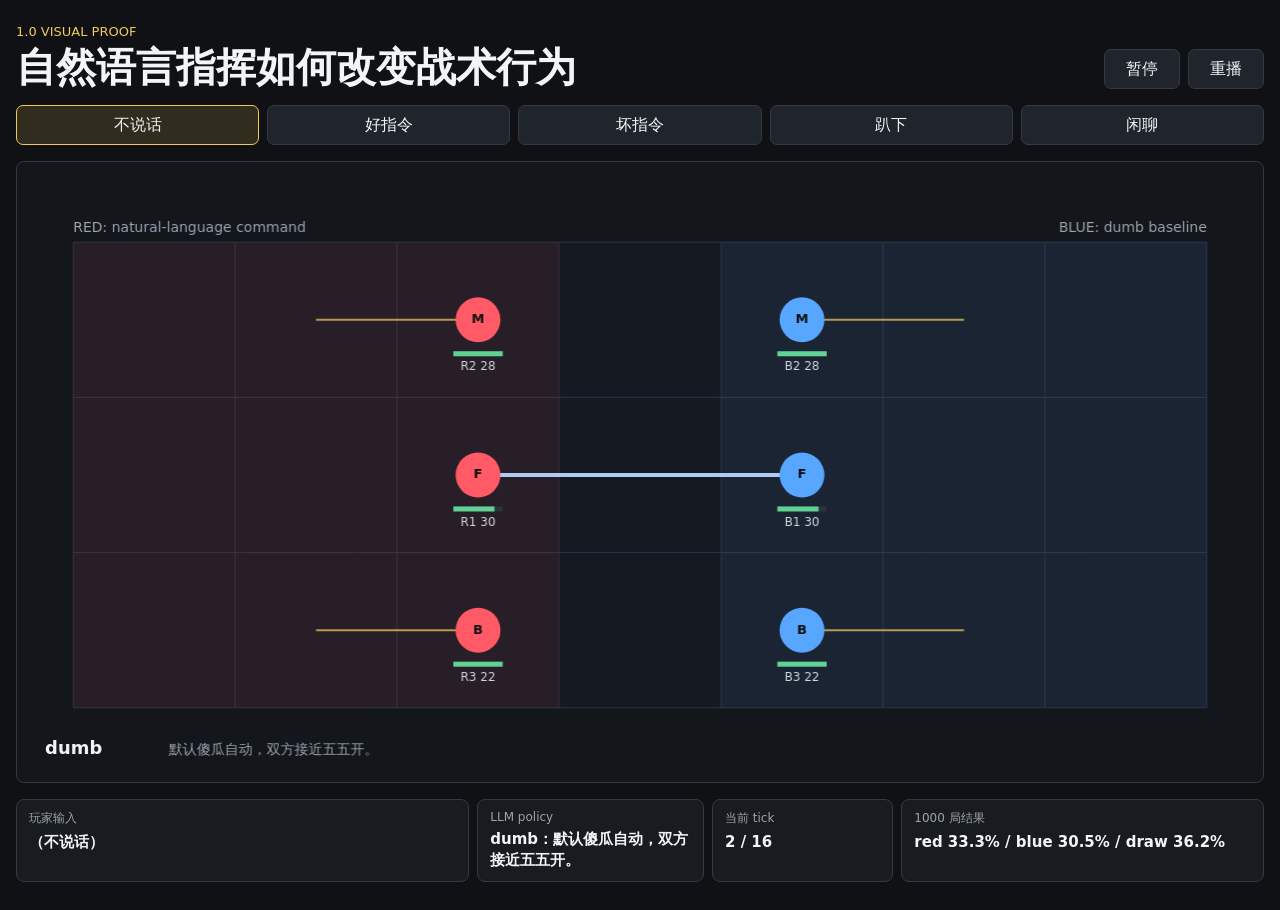
==== web/index.html @ f3e2cc02 "Add tactical shooting web demo" ====
<!doctype html>
<html lang="zh-CN">
  <head>
    <meta charset="utf-8" />
    <meta name="viewport" content="width=device-width, initial-scale=1" />
    <title>Real-Time Commander Web Demo</title>
    <link rel="stylesheet" href="./style.css" />
  </head>
  <body>
    <main class="app-shell">
      <section class="topbar" aria-label="demo controls">
        <div class="title-block">
          <p class="eyebrow">1.0 visual proof</p>
          <h1>自然语言指挥如何改变战术行为</h1>
        </div>
        <div class="run-controls">
          <button id="playPause" type="button" aria-label="播放或暂停">暂停</button>
          <button id="restart" type="button" aria-label="重新播放">重播</button>
        </div>
      </section>

      <section class="command-strip" aria-label="command cases">
        <button class="case-button is-active" type="button" data-case="zero_input">不说话</button>
        <button class="case-button" type="button" data-case="good_command">好指令</button>
        <button class="case-button" type="button" data-case="bad_charge">坏指令</button>
        <button class="case-button" type="button" data-case="cower_command">趴下</button>
        <button class="case-button" type="button" data-case="irrelevant_chat">闲聊</button>
      </section>

      <section class="battle-stage" aria-label="battle visualizer">
        <canvas id="battleCanvas" width="1100" height="620"></canvas>
      </section>

      <section class="status-grid" aria-label="current state">
        <div class="readout">
          <span class="label">玩家输入</span>
          <strong id="commandText"></strong>
        </div>
        <div class="readout">
          <span class="label">LLM policy</span>
          <strong id="policyText"></strong>
        </div>
        <div class="readout">
          <span class="label">当前 tick</span>
          <strong id="tickText"></strong>
        </div>
        <div class="readout">
          <span class="label">1000 局结果</span>
          <strong id="resultText"></strong>
        </div>
      </section>
    </main>

    <script src="./app.js"></script>
  </body>
</html>
---- web/style.css ----
:root {
  color-scheme: dark;
  --bg: #101114;
  --panel: #181b20;
  --panel-soft: #20242b;
  --text: #f3f4f6;
  --muted: #9ca3af;
  --line: #343a45;
  --red: #ff5a65;
  --red-soft: rgba(255, 90, 101, 0.2);
  --blue: #57a6ff;
  --blue-soft: rgba(87, 166, 255, 0.2);
  --gold: #f1c95b;
  --green: #60d394;
}

* {
  box-sizing: border-box;
}

body {
  margin: 0;
  min-height: 100vh;
  background: var(--bg);
  color: var(--text);
  font-family:
    Inter, ui-sans-serif, system-ui, -apple-system, BlinkMacSystemFont, "Segoe UI",
    sans-serif;
}

button {
  border: 1px solid var(--line);
  border-radius: 7px;
  background: var(--panel-soft);
  color: var(--text);
  cursor: pointer;
  font: inherit;
  min-height: 40px;
  transition:
    border-color 140ms ease,
    background 140ms ease,
    transform 140ms ease;
}

button:hover {
  border-color: #6b7280;
  background: #282d36;
}

button:active {
  transform: translateY(1px);
}

.app-shell {
  width: min(1280px, calc(100vw - 32px));
  min-height: 100vh;
  margin: 0 auto;
  padding: 24px 0 28px;
  display: grid;
  grid-template-rows: auto auto minmax(320px, 1fr) auto;
  gap: 16px;
}

.topbar {
  display: flex;
  align-items: end;
  justify-content: space-between;
  gap: 16px;
}

.title-block {
  min-width: 0;
}

.eyebrow {
  margin: 0 0 6px;
  color: var(--gold);
  font-size: 13px;
  text-transform: uppercase;
}

h1 {
  margin: 0;
  font-size: 40px;
  line-height: 1.1;
  letter-spacing: 0;
}

.run-controls {
  display: flex;
  gap: 8px;
  flex: 0 0 auto;
}

.run-controls button {
  width: 76px;
}

.command-strip {
  display: grid;
  grid-template-columns: repeat(5, minmax(0, 1fr));
  gap: 8px;
}

.case-button {
  padding: 0 10px;
  white-space: nowrap;
}

.case-button.is-active {
  border-color: var(--gold);
  background: rgba(241, 201, 91, 0.14);
}

.battle-stage {
  min-height: 360px;
  border: 1px solid var(--line);
  border-radius: 8px;
  background: #13161b;
  overflow: hidden;
}

#battleCanvas {
  display: block;
  width: 100%;
  height: 100%;
  min-height: 360px;
}

.status-grid {
  display: grid;
  grid-template-columns: 2fr 1fr 0.8fr 1.6fr;
  gap: 8px;
}

.readout {
  min-width: 0;
  border: 1px solid var(--line);
  border-radius: 8px;
  background: var(--panel);
  padding: 10px 12px;
}

.label {
  display: block;
  margin-bottom: 5px;
  color: var(--muted);
  font-size: 12px;
}

.readout strong {
  display: block;
  min-height: 21px;
  overflow-wrap: anywhere;
  font-size: 15px;
  line-height: 1.4;
}

@media (max-width: 780px) {
  .app-shell {
    width: min(100vw - 20px, 720px);
    padding-top: 14px;
  }

  .topbar {
    align-items: stretch;
    flex-direction: column;
  }

  h1 {
    font-size: 28px;
  }

  .command-strip {
    grid-template-columns: repeat(2, minmax(0, 1fr));
  }

  .status-grid {
    grid-template-columns: 1fr;
  }
}
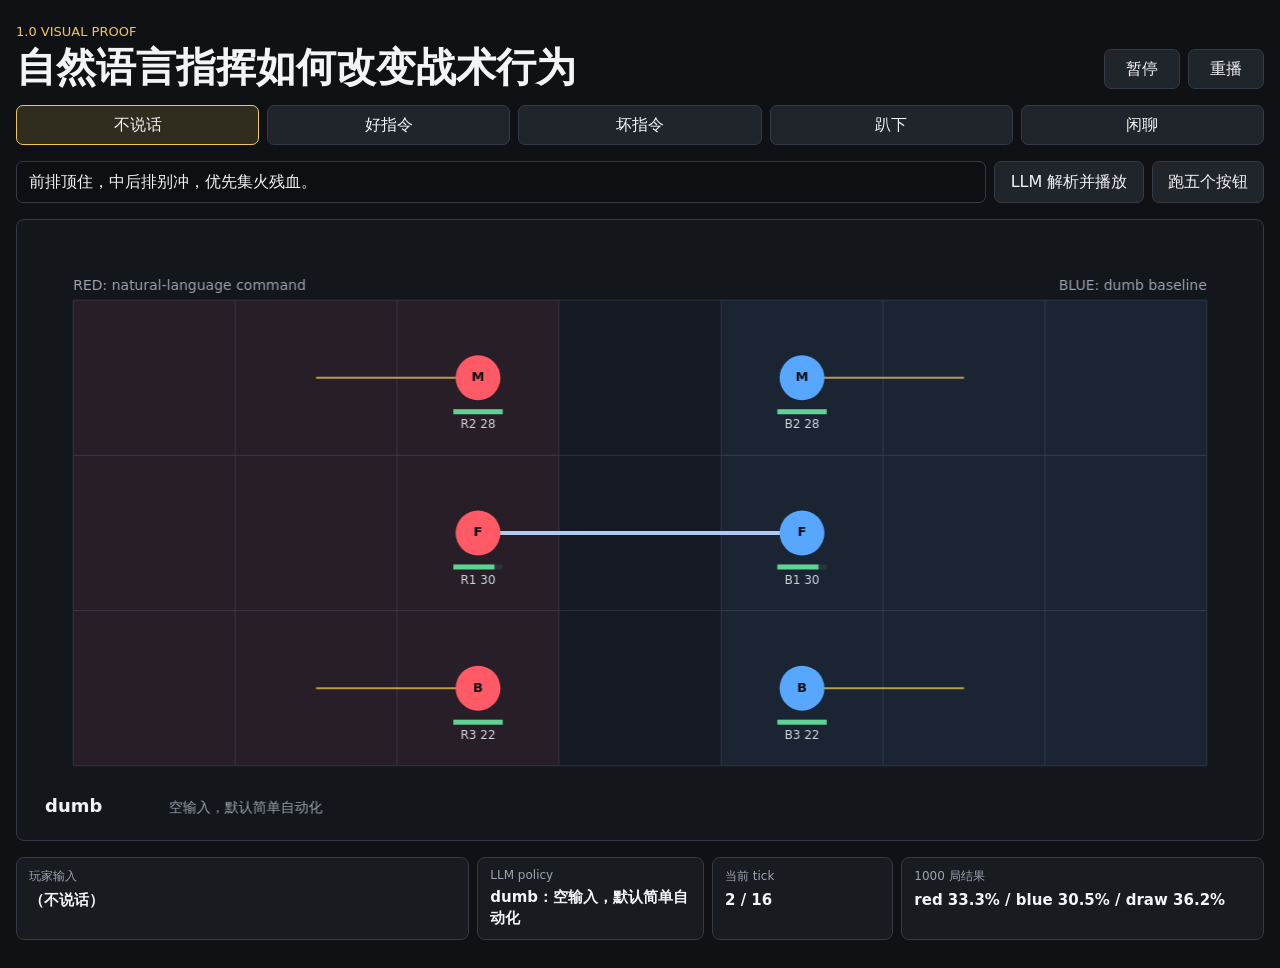
==== commit e64574d4: "Add live LLM command web server" ====
--- a/web/index.html
+++ b/web/index.html
@@ -27,6 +27,17 @@
         <button class="case-button" type="button" data-case="irrelevant_chat">闲聊</button>
       </section>
 
+      <section class="live-command" aria-label="live llm command">
+        <input
+          id="liveCommandInput"
+          type="text"
+          value="前排顶住，中后排别冲，优先集火残血。"
+          aria-label="输入自然语言命令"
+        />
+        <button id="runLiveCommand" type="button">LLM 解析并播放</button>
+        <button id="runLiveMatrix" type="button">跑五个按钮</button>
+      </section>
+
       <section class="battle-stage" aria-label="battle visualizer">
         <canvas id="battleCanvas" width="1100" height="620"></canvas>
       </section>
--- a/web/style.css
+++ b/web/style.css
@@ -57,7 +57,7 @@
   margin: 0 auto;
   padding: 24px 0 28px;
   display: grid;
-  grid-template-rows: auto auto minmax(320px, 1fr) auto;
+  grid-template-rows: auto auto auto minmax(320px, 1fr) auto;
   gap: 16px;
 }
 
@@ -110,6 +110,28 @@
 .case-button.is-active {
   border-color: var(--gold);
   background: rgba(241, 201, 91, 0.14);
+}
+
+.live-command {
+  display: grid;
+  grid-template-columns: minmax(0, 1fr) 150px 112px;
+  gap: 8px;
+}
+
+.live-command input {
+  min-width: 0;
+  min-height: 42px;
+  border: 1px solid var(--line);
+  border-radius: 7px;
+  background: #0d0f13;
+  color: var(--text);
+  font: inherit;
+  padding: 0 12px;
+}
+
+.live-command input:focus {
+  border-color: var(--gold);
+  outline: none;
 }
 
 .battle-stage {
@@ -175,6 +197,10 @@
     grid-template-columns: repeat(2, minmax(0, 1fr));
   }
 
+  .live-command {
+    grid-template-columns: 1fr;
+  }
+
   .status-grid {
     grid-template-columns: 1fr;
   }
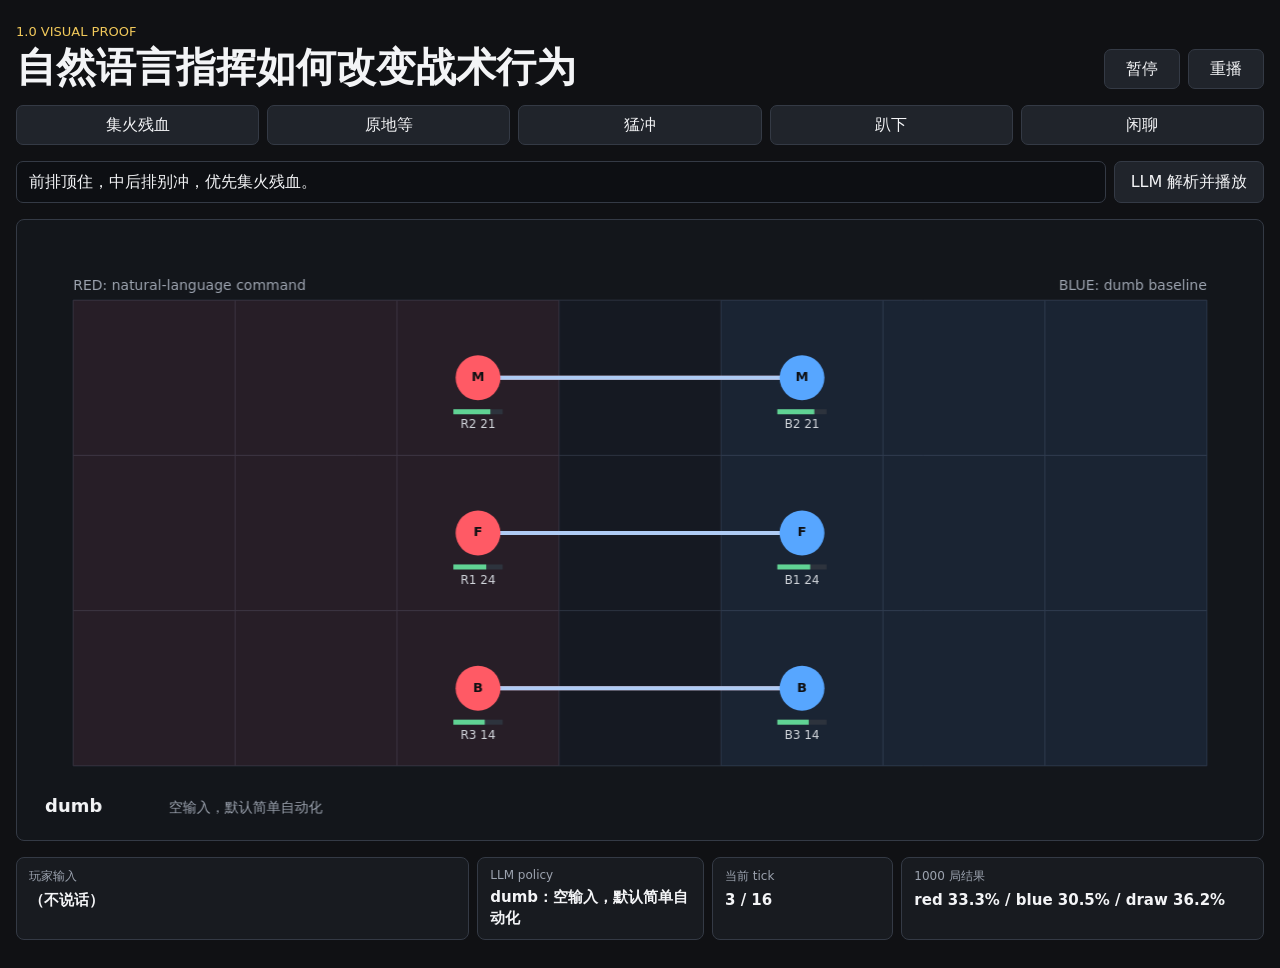
==== commit 095284fe: "Make web buttons live command presets" ====
--- a/web/index.html
+++ b/web/index.html
@@ -19,12 +19,12 @@
         </div>
       </section>
 
-      <section class="command-strip" aria-label="command cases">
-        <button class="case-button is-active" type="button" data-case="zero_input">不说话</button>
-        <button class="case-button" type="button" data-case="good_command">好指令</button>
-        <button class="case-button" type="button" data-case="bad_charge">坏指令</button>
-        <button class="case-button" type="button" data-case="cower_command">趴下</button>
-        <button class="case-button" type="button" data-case="irrelevant_chat">闲聊</button>
+      <section class="command-strip" aria-label="quick command buttons">
+        <button class="preset-button" type="button" data-command="优先集火残血目标，前排顶住，中后排别乱冲。">集火残血</button>
+        <button class="preset-button" type="button" data-command="全员原地不动，等对方过来，进入射程再开火。">原地等</button>
+        <button class="preset-button" type="button" data-command="所有人冲出去，不管阵型，直接追对面后排。">猛冲</button>
+        <button class="preset-button" type="button" data-command="全员趴下，不许开火。">趴下</button>
+        <button class="preset-button" type="button" data-command="今天天气不错。">闲聊</button>
       </section>
 
       <section class="live-command" aria-label="live llm command">
@@ -35,7 +35,6 @@
           aria-label="输入自然语言命令"
         />
         <button id="runLiveCommand" type="button">LLM 解析并播放</button>
-        <button id="runLiveMatrix" type="button">跑五个按钮</button>
       </section>
 
       <section class="battle-stage" aria-label="battle visualizer">
--- a/web/style.css
+++ b/web/style.css
@@ -102,19 +102,19 @@
   gap: 8px;
 }
 
-.case-button {
+.preset-button {
   padding: 0 10px;
   white-space: nowrap;
 }
 
-.case-button.is-active {
+.preset-button.is-active {
   border-color: var(--gold);
   background: rgba(241, 201, 91, 0.14);
 }
 
 .live-command {
   display: grid;
-  grid-template-columns: minmax(0, 1fr) 150px 112px;
+  grid-template-columns: minmax(0, 1fr) 150px;
   gap: 8px;
 }
 
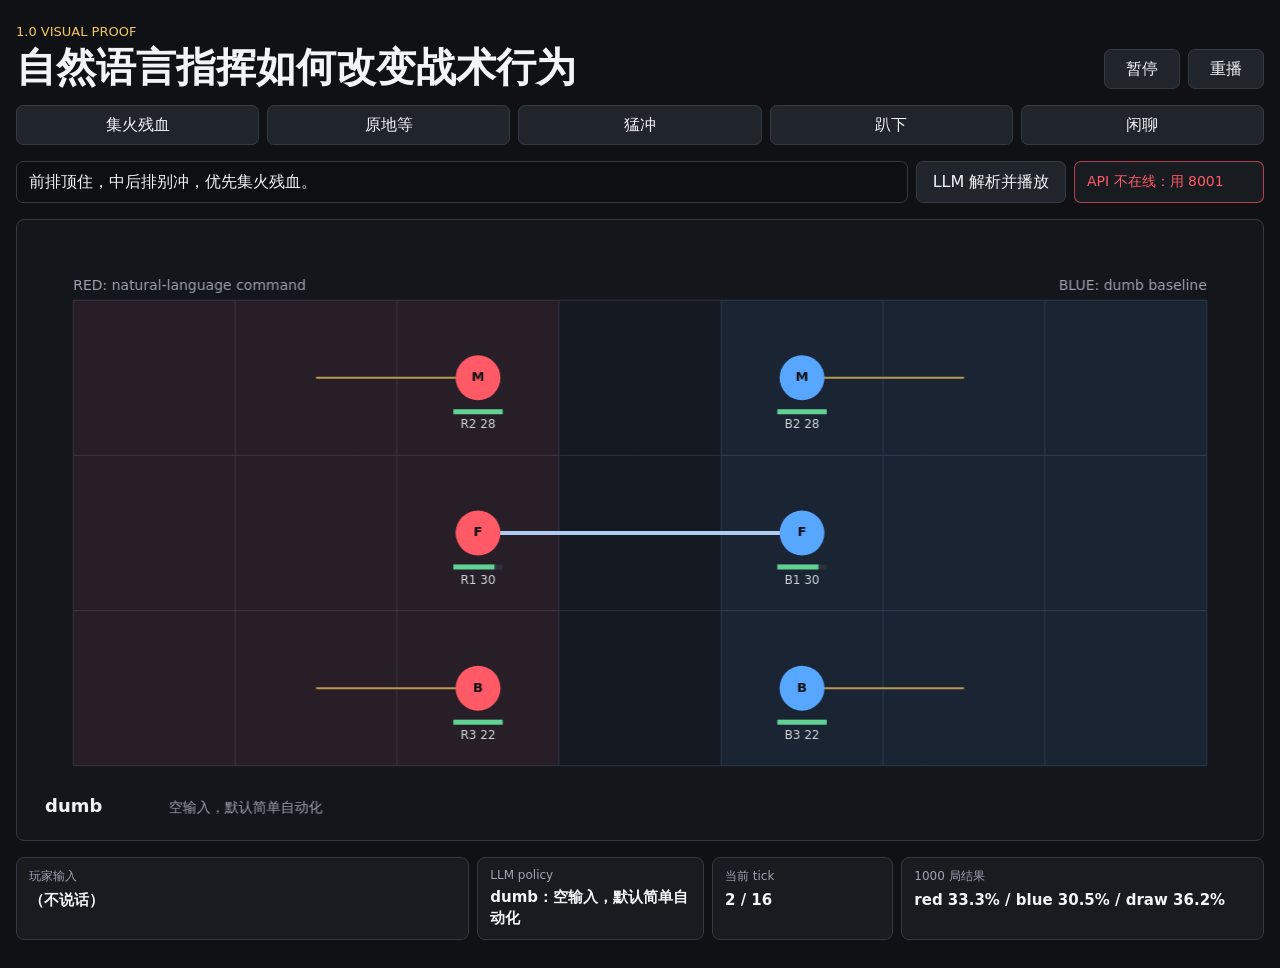
==== commit 039e684c: "Show live API status in web demo" ====
--- a/web/index.html
+++ b/web/index.html
@@ -35,6 +35,7 @@
           aria-label="输入自然语言命令"
         />
         <button id="runLiveCommand" type="button">LLM 解析并播放</button>
+        <span id="apiStatus" class="api-status">检测 API...</span>
       </section>
 
       <section class="battle-stage" aria-label="battle visualizer">
--- a/web/style.css
+++ b/web/style.css
@@ -114,7 +114,7 @@
 
 .live-command {
   display: grid;
-  grid-template-columns: minmax(0, 1fr) 150px;
+  grid-template-columns: minmax(0, 1fr) 150px 190px;
   gap: 8px;
 }
 
@@ -132,6 +132,28 @@
 .live-command input:focus {
   border-color: var(--gold);
   outline: none;
+}
+
+.api-status {
+  min-height: 42px;
+  border: 1px solid var(--line);
+  border-radius: 7px;
+  display: inline-flex;
+  align-items: center;
+  padding: 0 12px;
+  color: var(--muted);
+  background: var(--panel);
+  font-size: 14px;
+}
+
+.api-status.is-online {
+  border-color: rgba(96, 211, 148, 0.65);
+  color: var(--green);
+}
+
+.api-status.is-offline {
+  border-color: rgba(255, 90, 101, 0.65);
+  color: var(--red);
 }
 
 .battle-stage {
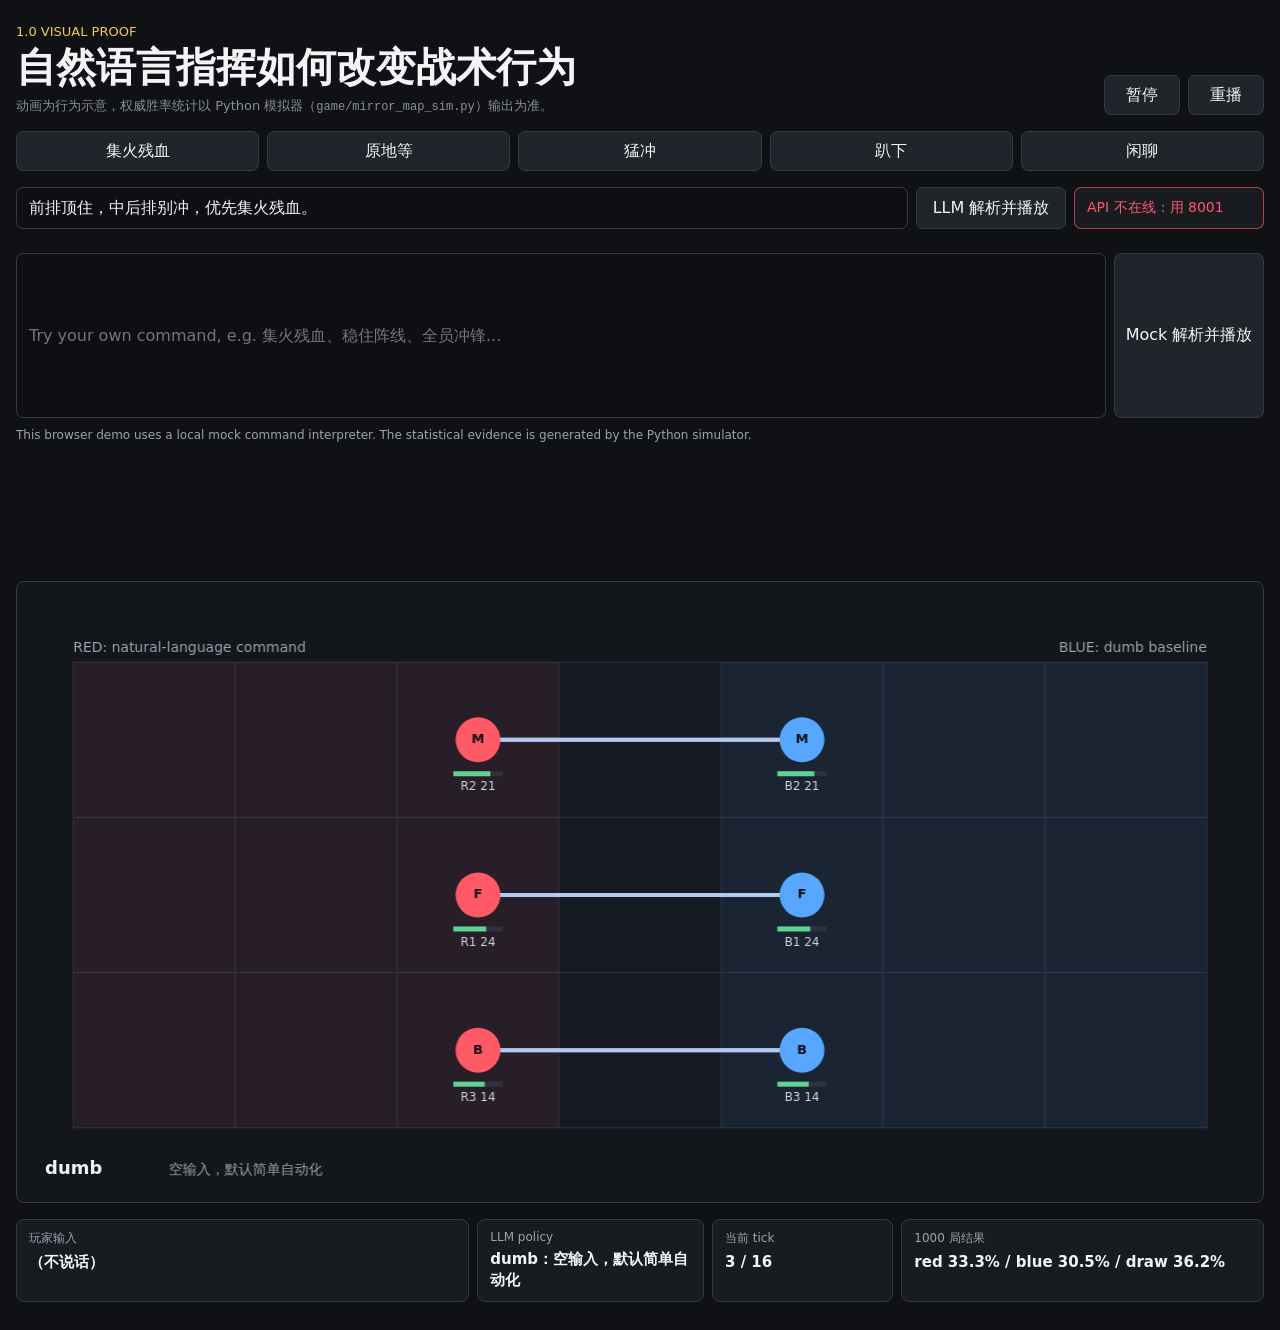
==== commit d3899424: "Real-Time Commander Demo — 1.0 public snapshot 自然语言指挥 -> LLM policy -> 镜像 3v3 模拟 -> 胜率变化的最小可证原型。 公开仓" ====
--- a/web/index.html
+++ b/web/index.html
@@ -12,6 +12,7 @@
         <div class="title-block">
           <p class="eyebrow">1.0 visual proof</p>
           <h1>自然语言指挥如何改变战术行为</h1>
+          <p class="proof-note">动画为行为示意，权威胜率统计以 Python 模拟器（<code>game/mirror_map_sim.py</code>）输出为准。</p>
         </div>
         <div class="run-controls">
           <button id="playPause" type="button" aria-label="播放或暂停">暂停</button>
@@ -20,11 +21,11 @@
       </section>
 
       <section class="command-strip" aria-label="quick command buttons">
-        <button class="preset-button" type="button" data-command="优先集火残血目标，前排顶住，中后排别乱冲。">集火残血</button>
-        <button class="preset-button" type="button" data-command="全员原地不动，等对方过来，进入射程再开火。">原地等</button>
-        <button class="preset-button" type="button" data-command="所有人冲出去，不管阵型，直接追对面后排。">猛冲</button>
-        <button class="preset-button" type="button" data-command="全员趴下，不许开火。">趴下</button>
-        <button class="preset-button" type="button" data-command="今天天气不错。">闲聊</button>
+        <button class="preset-button" type="button" data-case="good_command" data-command="优先集火残血目标，前排顶住，中后排别乱冲。">集火残血</button>
+        <button class="preset-button" type="button" data-case="hold_command" data-command="全员原地不动，等对方过来，进入射程再开火。">原地等</button>
+        <button class="preset-button" type="button" data-case="bad_charge" data-command="所有人冲出去，不管阵型，直接追对面后排。">猛冲</button>
+        <button class="preset-button" type="button" data-case="cower_command" data-command="全员趴下，不许开火。">趴下</button>
+        <button class="preset-button" type="button" data-case="irrelevant_chat" data-command="今天天气不错。">闲聊</button>
       </section>
 
       <section class="live-command" aria-label="live llm command">
@@ -36,6 +37,17 @@
         />
         <button id="runLiveCommand" type="button">LLM 解析并播放</button>
         <span id="apiStatus" class="api-status">检测 API...</span>
+      </section>
+
+      <section class="mock-command" aria-label="local mock command interpreter">
+        <input
+          id="mockCommandInput"
+          type="text"
+          placeholder="Try your own command, e.g. 集火残血、稳住阵线、全员冲锋..."
+          aria-label="输入自定义自然语言命令"
+        />
+        <button id="runMockCommand" type="button">Mock 解析并播放</button>
+        <span class="mock-note">This browser demo uses a local mock command interpreter. The statistical evidence is generated by the Python simulator.</span>
       </section>
 
       <section class="battle-stage" aria-label="battle visualizer">
--- a/web/style.css
+++ b/web/style.css
@@ -86,6 +86,16 @@
   letter-spacing: 0;
 }
 
+.proof-note {
+  margin: 8px 0 0;
+  color: #8a8f98;
+  font-size: 13px;
+}
+
+.proof-note code {
+  font-size: 12px;
+}
+
 .run-controls {
   display: flex;
   gap: 8px;
@@ -132,6 +142,36 @@
 .live-command input:focus {
   border-color: var(--gold);
   outline: none;
+}
+
+.mock-command {
+  display: grid;
+  grid-template-columns: minmax(0, 1fr) 150px;
+  gap: 8px;
+  margin-top: 8px;
+}
+
+.mock-command input {
+  min-width: 0;
+  min-height: 42px;
+  border: 1px solid var(--line);
+  border-radius: 7px;
+  background: #0d0f13;
+  color: var(--text);
+  font: inherit;
+  padding: 0 12px;
+}
+
+.mock-command input:focus {
+  border-color: var(--gold);
+  outline: none;
+}
+
+.mock-note {
+  grid-column: 1 / -1;
+  font-size: 12px;
+  color: var(--muted);
+  margin-top: 2px;
 }
 
 .api-status {
